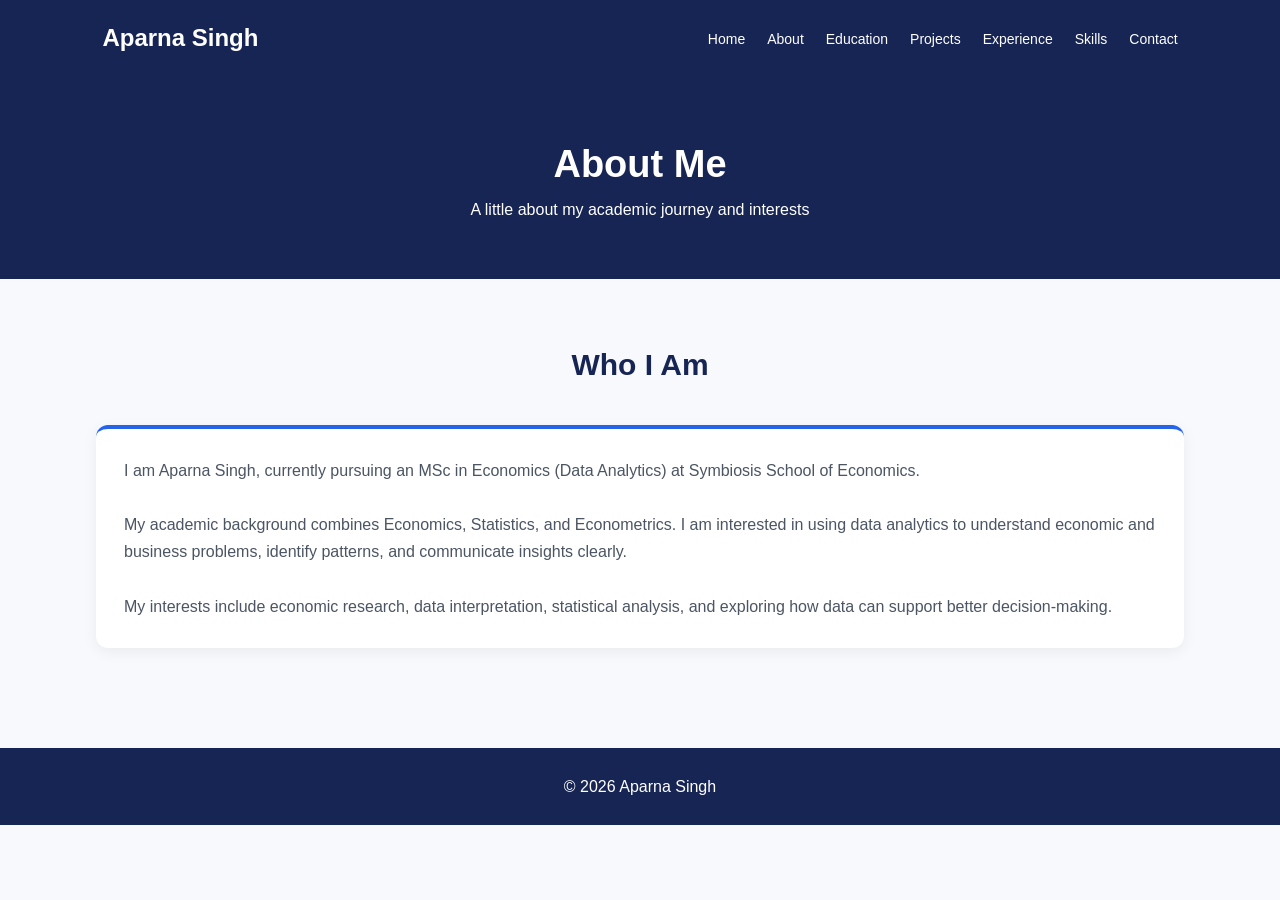
==== about.html @ 4214925f "Create about.html for personal introduction This HTML file provides an overview of Aparna Singh, det" ====
<!DOCTYPE html>
<html lang="en">

<head>
    <meta charset="UTF-8">
    <meta name="viewport" content="width=device-width, initial-scale=1.0">
    <title>About | Aparna Singh</title>
    <link rel="stylesheet" href="style.css">
</head>

<body>

    <nav>
        <div class="logo">Aparna Singh</div>

        <ul>
            <li><a href="index.html">Home</a></li>
            <li><a href="about.html">About</a></li>
            <li><a href="education.html">Education</a></li>
            <li><a href="projects.html">Projects</a></li>
            <li><a href="experience.html">Experience</a></li>
            <li><a href="skills.html">Skills</a></li>
            <li><a href="contact.html">Contact</a></li>
        </ul>
    </nav>

    <div class="page-header">
        <h1>About Me</h1>
        <p>A little about my academic journey and interests</p>
    </div>

    <section>
        <div class="container">

            <h2 class="section-title">Who I Am</h2>

            <div class="card">
                <p>
                    I am Aparna Singh, currently pursuing an
                    MSc in Economics (Data Analytics) at
                    Symbiosis School of Economics.
                </p>

                <br>

                <p>
                    My academic background combines Economics,
                    Statistics, and Econometrics. I am interested
                    in using data analytics to understand economic
                    and business problems, identify patterns, and
                    communicate insights clearly.
                </p>

                <br>

                <p>
                    My interests include economic research,
                    data interpretation, statistical analysis,
                    and exploring how data can support
                    better decision-making.
                </p>
            </div>

        </div>
    </section>

    <footer>
        <p>© 2026 Aparna Singh</p>
    </footer>

</body>

</html>
---- style.css ----
/* ---------- GENERAL STYLING ---------- */

* {
    margin: 0;
    padding: 0;
    box-sizing: border-box;
}

body {
    font-family: Arial, sans-serif;
    background-color: #f7f9fc;
    color: #263238;
    line-height: 1.7;
}

a {
    text-decoration: none;
    color: inherit;
}

/* ---------- NAVIGATION ---------- */

nav {
    background-color: #172554;
    color: white;
    padding: 18px 8%;
    display: flex;
    justify-content: space-between;
    align-items: center;
    flex-wrap: wrap;
}

.logo {
    font-size: 24px;
    font-weight: bold;
}

nav ul {
    list-style: none;
    display: flex;
    gap: 22px;
    flex-wrap: wrap;
}

nav ul li a {
    color: white;
    font-size: 14px;
}

nav ul li a:hover {
    color: #93c5fd;
}

/* ---------- MAIN CONTAINER ---------- */

.container {
    width: 85%;
    max-width: 1100px;
    margin: auto;
}

/* ---------- HERO SECTION ---------- */

.hero {
    min-height: 75vh;
    display: flex;
    align-items: center;
    justify-content: center;
    text-align: center;
    background: linear-gradient(135deg, #dbeafe, #f8fafc);
    padding: 60px 20px;
}

.hero h1 {
    font-size: 52px;
    color: #172554;
    margin-bottom: 15px;
}

.hero h2 {
    font-size: 24px;
    color: #2563eb;
    margin-bottom: 20px;
}

.hero p {
    max-width: 700px;
    margin: auto;
    font-size: 18px;
}

/* ---------- BUTTONS ---------- */

.btn {
    display: inline-block;
    margin: 25px 8px 0;
    padding: 12px 24px;
    background-color: #2563eb;
    color: white;
    border-radius: 6px;
    font-weight: bold;
}

.btn:hover {
    background-color: #1d4ed8;
}

/* ---------- PAGE HEADER ---------- */

.page-header {
    background-color: #172554;
    color: white;
    padding: 55px 8%;
    text-align: center;
}

.page-header h1 {
    font-size: 38px;
}

/* ---------- SECTIONS ---------- */

section {
    padding: 60px 0;
}

.section-title {
    text-align: center;
    color: #172554;
    margin-bottom: 35px;
    font-size: 30px;
}

/* ---------- CARDS ---------- */

.card-grid {
    display: grid;
    grid-template-columns: repeat(auto-fit, minmax(260px, 1fr));
    gap: 25px;
}

.card {
    background: white;
    padding: 28px;
    border-radius: 12px;
    box-shadow: 0 4px 15px rgba(0, 0, 0, 0.06);
    border-top: 4px solid #2563eb;
}

.card h3 {
    color: #172554;
    margin-bottom: 12px;
}

.card p {
    color: #4b5563;
}

/* ---------- SKILLS ---------- */

.skill {
    display: inline-block;
    background-color: #dbeafe;
    color: #1e3a8a;
    padding: 10px 18px;
    margin: 7px;
    border-radius: 20px;
    font-weight: bold;
}

/* ---------- FOOTER ---------- */

footer {
    background-color: #172554;
    color: white;
    text-align: center;
    padding: 25px;
    margin-top: 40px;
}

/* ---------- MOBILE DESIGN ---------- */

@media (max-width: 600px) {
    nav {
        justify-content: center;
        gap: 15px;
    }

    .hero h1 {
        font-size: 36px;
    }

    .hero h2 {
        font-size: 20px;
    }

    nav ul {
        justify-content: center;
        gap: 12px;
    }
}
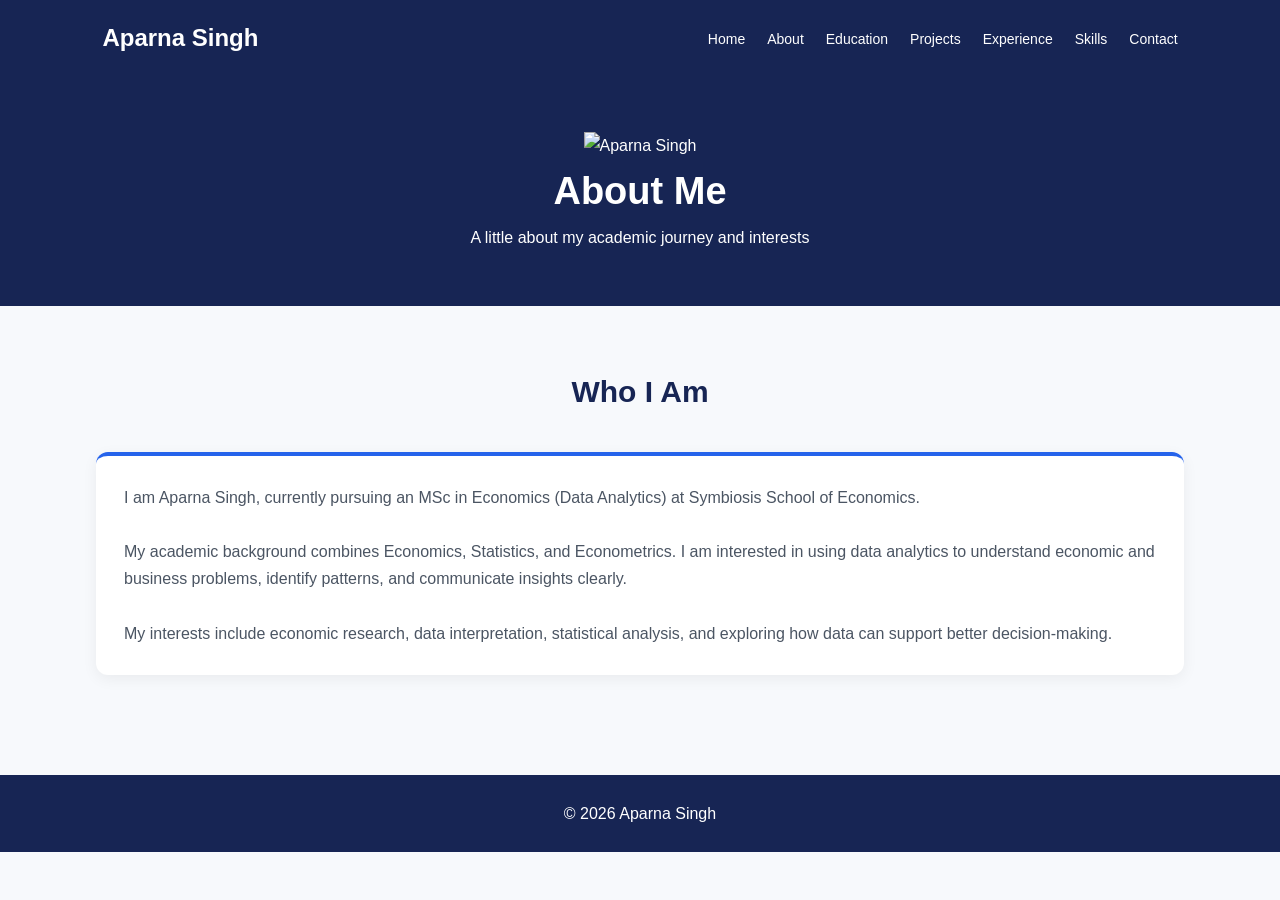
==== commit b75c6356: "Add profile picture to About page Added a profile picture to the About Me section." ====
--- a/about.html
+++ b/about.html
@@ -25,6 +25,9 @@
     </nav>
 
     <div class="page-header">
+        <img src="assets/aparna.jpg"
+     alt="Aparna Singh"
+     class="profile-pic">
         <h1>About Me</h1>
         <p>A little about my academic journey and interests</p>
     </div>
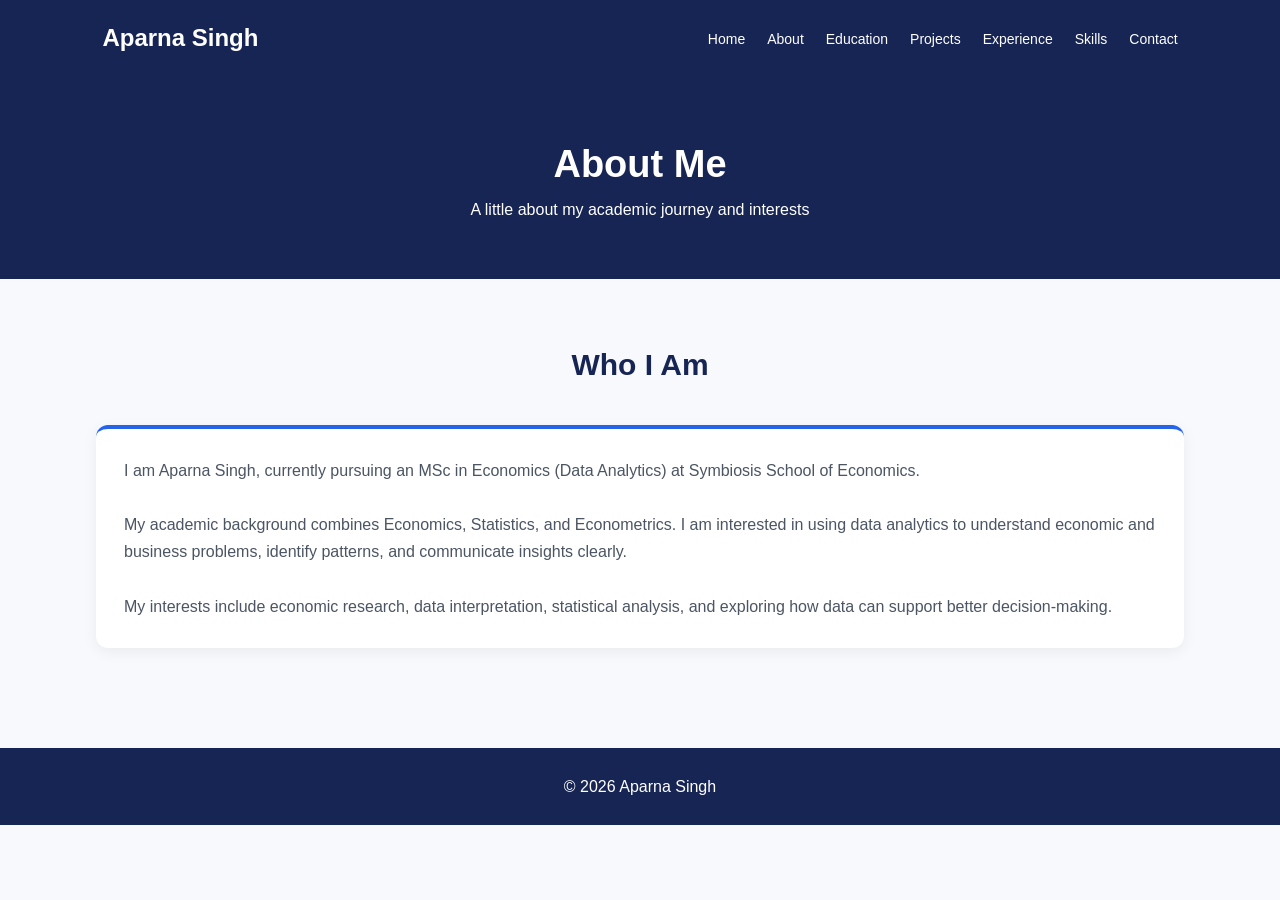
==== commit d8fd306f: "Refactor about.html structure and content Removed unnecessary HTML elements and adjusted the structu" ====
--- a/about.html
+++ b/about.html
@@ -25,9 +25,6 @@
     </nav>
 
     <div class="page-header">
-        <img src="assets/aparna.jpg"
-     alt="Aparna Singh"
-     class="profile-pic">
         <h1>About Me</h1>
         <p>A little about my academic journey and interests</p>
     </div>
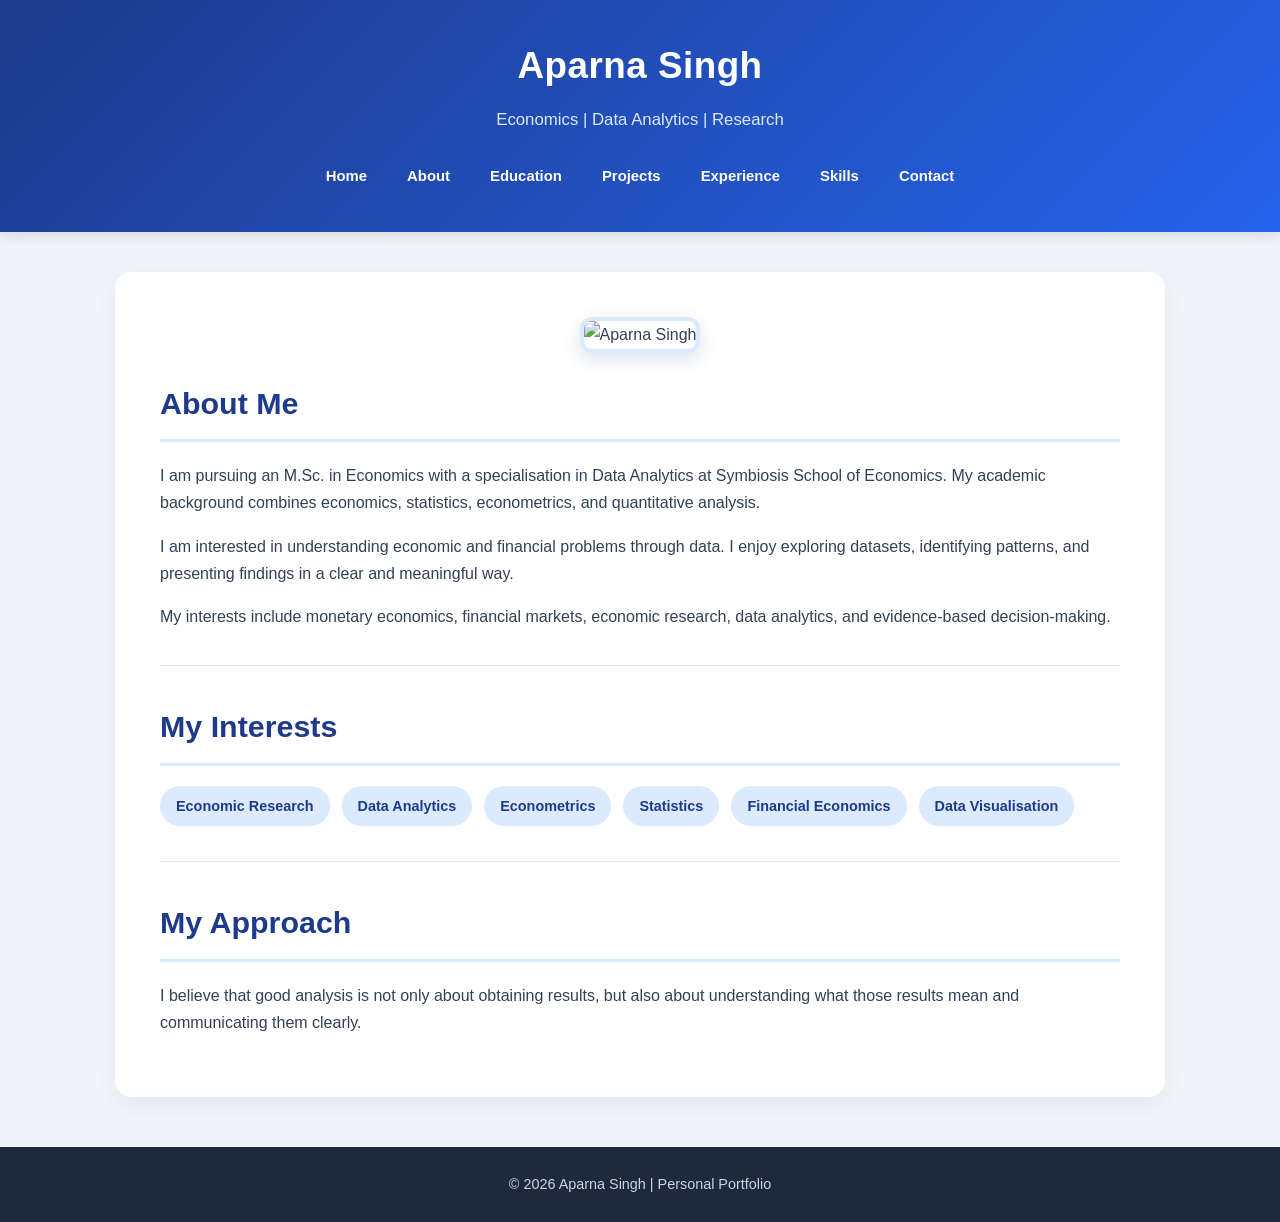
==== commit c9b86661: "Revamp About page layout and content Updated the structure and content of the About page to include " ====
--- a/about.html
+++ b/about.html
@@ -4,68 +4,106 @@
 <head>
     <meta charset="UTF-8">
     <meta name="viewport" content="width=device-width, initial-scale=1.0">
+
     <title>About | Aparna Singh</title>
+
     <link rel="stylesheet" href="style.css">
 </head>
 
 <body>
 
-    <nav>
-        <div class="logo">Aparna Singh</div>
+    <header>
 
-        <ul>
-            <li><a href="index.html">Home</a></li>
-            <li><a href="about.html">About</a></li>
-            <li><a href="education.html">Education</a></li>
-            <li><a href="projects.html">Projects</a></li>
-            <li><a href="experience.html">Experience</a></li>
-            <li><a href="skills.html">Skills</a></li>
-            <li><a href="contact.html">Contact</a></li>
-        </ul>
-    </nav>
+        <h1>Aparna Singh</h1>
 
-    <div class="page-header">
-        <h1>About Me</h1>
-        <p>A little about my academic journey and interests</p>
-    </div>
+        <p>Economics | Data Analytics | Research</p>
 
-    <section>
-        <div class="container">
+        <nav>
+            <ul>
+                <li><a href="index.html">Home</a></li>
+                <li><a href="about.html">About</a></li>
+                <li><a href="education.html">Education</a></li>
+                <li><a href="projects.html">Projects</a></li>
+                <li><a href="experience.html">Experience</a></li>
+                <li><a href="skills.html">Skills</a></li>
+                <li><a href="contact.html">Contact</a></li>
+            </ul>
+        </nav>
 
-            <h2 class="section-title">Who I Am</h2>
+    </header>
 
-            <div class="card">
-                <p>
-                    I am Aparna Singh, currently pursuing an
-                    MSc in Economics (Data Analytics) at
-                    Symbiosis School of Economics.
-                </p>
 
-                <br>
+    <main class="container">
 
-                <p>
-                    My academic background combines Economics,
-                    Statistics, and Econometrics. I am interested
-                    in using data analytics to understand economic
-                    and business problems, identify patterns, and
-                    communicate insights clearly.
-                </p>
+        <div class="profile-container">
 
-                <br>
-
-                <p>
-                    My interests include economic research,
-                    data interpretation, statistical analysis,
-                    and exploring how data can support
-                    better decision-making.
-                </p>
-            </div>
+            <img
+                src="assets/aparna.jpg"
+                alt="Aparna Singh"
+                class="passport-photo"
+            >
 
         </div>
-    </section>
+
+
+        <h2>About Me</h2>
+
+        <p>
+            I am pursuing an M.Sc. in Economics with a specialisation
+            in Data Analytics at Symbiosis School of Economics.
+            My academic background combines economics, statistics,
+            econometrics, and quantitative analysis.
+        </p>
+
+        <p>
+            I am interested in understanding economic and financial
+            problems through data. I enjoy exploring datasets,
+            identifying patterns, and presenting findings in a
+            clear and meaningful way.
+        </p>
+
+        <p>
+            My interests include monetary economics, financial
+            markets, economic research, data analytics, and
+            evidence-based decision-making.
+        </p>
+
+
+        <hr>
+
+
+        <h2>My Interests</h2>
+
+        <div class="skills-container">
+
+            <span class="skill">Economic Research</span>
+            <span class="skill">Data Analytics</span>
+            <span class="skill">Econometrics</span>
+            <span class="skill">Statistics</span>
+            <span class="skill">Financial Economics</span>
+            <span class="skill">Data Visualisation</span>
+
+        </div>
+
+
+        <hr>
+
+
+        <h2>My Approach</h2>
+
+        <p>
+            I believe that good analysis is not only about obtaining
+            results, but also about understanding what those results
+            mean and communicating them clearly.
+        </p>
+
+    </main>
+
 
     <footer>
-        <p>© 2026 Aparna Singh</p>
+
+        <p>&copy; 2026 Aparna Singh | Personal Portfolio</p>
+
     </footer>
 
 </body>
--- a/style.css
+++ b/style.css
@@ -1,201 +1,503 @@
-/* ---------- GENERAL STYLING ---------- */
+/* =====================================================
+   APARNA SINGH | PERSONAL PORTFOLIO
+   Academic + Data Analytics Theme
+   ===================================================== */
+
+
+/* ---------- COLOUR VARIABLES ---------- */
+
+:root {
+    --primary: #1e3a8a;
+    --secondary: #2563eb;
+    --light-blue: #dbeafe;
+    --background: #f1f5f9;
+    --card: #ffffff;
+    --text: #334155;
+    --heading: #1e293b;
+    --muted: #64748b;
+    --border: #e2e8f0;
+}
+
+
+/* ---------- RESET ---------- */
 
 * {
+    box-sizing: border-box;
+}
+
+html {
+    scroll-behavior: smooth;
+}
+
+body {
     margin: 0;
     padding: 0;
-    box-sizing: border-box;
-}
-
-body {
-    font-family: Arial, sans-serif;
-    background-color: #f7f9fc;
-    color: #263238;
+    font-family: "Segoe UI", Tahoma, Geneva, Verdana, sans-serif;
+    background: var(--background);
+    color: var(--text);
     line-height: 1.7;
 }
 
-a {
-    text-decoration: none;
-    color: inherit;
-}
+
+/* ---------- HEADER ---------- */
+
+header {
+    background: linear-gradient(135deg, #1e3a8a, #2563eb);
+    color: white;
+    text-align: center;
+    padding: 35px 20px;
+    box-shadow: 0 4px 15px rgba(0, 0, 0, 0.12);
+}
+
+header h1 {
+    margin: 0;
+    color: white;
+    font-size: 2.3rem;
+    letter-spacing: 0.5px;
+}
+
+header p {
+    margin: 8px 0 22px;
+    color: #dbeafe;
+    font-size: 1.05rem;
+}
+
 
 /* ---------- NAVIGATION ---------- */
 
 nav {
-    background-color: #172554;
-    color: white;
-    padding: 18px 8%;
+    margin-top: 15px;
+}
+
+nav ul {
+    list-style: none;
+    padding: 0;
+    margin: 0;
+
     display: flex;
-    justify-content: space-between;
+    justify-content: center;
     align-items: center;
     flex-wrap: wrap;
-}
-
-.logo {
-    font-size: 24px;
-    font-weight: bold;
-}
-
-nav ul {
+    gap: 10px;
+}
+
+nav li {
     list-style: none;
-    display: flex;
-    gap: 22px;
-    flex-wrap: wrap;
-}
-
-nav ul li a {
+    margin: 0;
+    padding: 0;
+}
+
+nav a {
+    display: inline-block;
     color: white;
-    font-size: 14px;
-}
-
-nav ul li a:hover {
-    color: #93c5fd;
-}
+    text-decoration: none;
+
+    padding: 8px 15px;
+    border-radius: 20px;
+
+    font-size: 0.93rem;
+    font-weight: 600;
+
+    transition: all 0.3s ease;
+}
+
+nav a:hover {
+    background: rgba(255, 255, 255, 0.2);
+    color: white;
+    transform: translateY(-2px);
+}
+
 
 /* ---------- MAIN CONTAINER ---------- */
 
 .container {
-    width: 85%;
-    max-width: 1100px;
-    margin: auto;
-}
+    max-width: 1050px;
+    margin: 40px auto;
+    padding: 45px;
+
+    background: var(--card);
+    border-radius: 16px;
+
+    box-shadow: 0 8px 25px rgba(15, 23, 42, 0.06);
+}
+
 
 /* ---------- HERO SECTION ---------- */
 
 .hero {
-    min-height: 75vh;
     display: flex;
     align-items: center;
-    justify-content: center;
+    justify-content: space-between;
+    gap: 40px;
+    padding: 15px 0 25px;
+}
+
+.hero-text {
+    flex: 1;
+}
+
+.hero-text h2 {
+    font-size: 2.3rem;
+    color: var(--primary);
+    border: none;
+    margin-bottom: 10px;
+}
+
+.hero-text h3 {
+    color: var(--secondary);
+    font-weight: 600;
+    margin-top: 0;
+}
+
+.hero-text p {
+    color: var(--text);
+    max-width: 650px;
+}
+
+
+/* ---------- PROFILE PICTURE ---------- */
+
+.profile-container {
     text-align: center;
-    background: linear-gradient(135deg, #dbeafe, #f8fafc);
-    padding: 60px 20px;
-}
-
-.hero h1 {
-    font-size: 52px;
-    color: #172554;
-    margin-bottom: 15px;
-}
-
-.hero h2 {
-    font-size: 24px;
-    color: #2563eb;
+    margin-bottom: 25px;
+}
+
+.profile-photo {
+    width: 210px;
+    height: 250px;
+
+    object-fit: cover;
+    object-position: center;
+
+    border-radius: 16px;
+    border: 5px solid var(--light-blue);
+
+    box-shadow: 0 8px 20px rgba(30, 58, 138, 0.18);
+}
+
+.passport-photo {
+    width: 170px;
+    height: 210px;
+
+    object-fit: cover;
+    object-position: center;
+
+    border-radius: 12px;
+    border: 4px solid var(--light-blue);
+
+    box-shadow: 0 6px 18px rgba(30, 58, 138, 0.15);
+}
+
+
+/* ---------- HEADINGS ---------- */
+
+h2 {
+    color: var(--primary);
+    font-size: 1.9rem;
+
+    border-bottom: 3px solid var(--light-blue);
+    padding-bottom: 10px;
+
+    margin-top: 0;
     margin-bottom: 20px;
 }
 
-.hero p {
-    max-width: 700px;
-    margin: auto;
-    font-size: 18px;
-}
+h3 {
+    color: var(--primary);
+    font-size: 1.3rem;
+    margin-top: 0;
+    margin-bottom: 10px;
+}
+
+p {
+    margin-bottom: 1rem;
+}
+
+
+/* ---------- SECTION INTRO ---------- */
+
+.section-intro {
+    color: var(--muted);
+    font-size: 1.05rem;
+    margin-bottom: 30px;
+}
+
+
+/* ---------- CARDS ---------- */
+
+.card {
+    background: #f8fafc;
+    border: 1px solid var(--border);
+
+    padding: 25px 30px;
+    margin-bottom: 25px;
+
+    border-radius: 12px;
+
+    box-shadow: 0 3px 10px rgba(15, 23, 42, 0.04);
+
+    transition: transform 0.3s ease, box-shadow 0.3s ease;
+}
+
+.card:hover {
+    transform: translateY(-4px);
+    box-shadow: 0 8px 20px rgba(15, 23, 42, 0.08);
+}
+
+
+/* ---------- EDUCATION CARDS ---------- */
+
+.education-card {
+    background: #f8fafc;
+
+    border-left: 5px solid var(--secondary);
+
+    padding: 25px 30px;
+    margin-bottom: 25px;
+
+    border-radius: 10px;
+
+    box-shadow: 0 3px 10px rgba(15, 23, 42, 0.04);
+
+    transition: transform 0.3s ease, box-shadow 0.3s ease;
+}
+
+.education-card:hover {
+    transform: translateY(-3px);
+    box-shadow: 0 8px 20px rgba(15, 23, 42, 0.08);
+}
+
+.education-card h3 {
+    margin-top: 0;
+}
+
+.education-card p {
+    margin: 6px 0;
+}
+
+.education-year {
+    color: var(--secondary);
+    font-weight: 600;
+}
+
+
+/* ---------- PROJECT CARDS ---------- */
+
+.project-grid {
+    display: grid;
+    grid-template-columns: repeat(2, 1fr);
+    gap: 25px;
+}
+
+.project-card {
+    background: #f8fafc;
+    border: 1px solid var(--border);
+
+    padding: 25px;
+    border-radius: 12px;
+
+    transition: transform 0.3s ease, box-shadow 0.3s ease;
+}
+
+.project-card:hover {
+    transform: translateY(-4px);
+    box-shadow: 0 8px 20px rgba(15, 23, 42, 0.08);
+}
+
+.project-card h3 {
+    margin-top: 0;
+}
+
+.project-card p {
+    color: var(--text);
+}
+
+
+/* ---------- SKILLS ---------- */
+
+.skills-container {
+    display: flex;
+    flex-wrap: wrap;
+    gap: 12px;
+}
+
+.skill {
+    background: var(--light-blue);
+    color: var(--primary);
+
+    padding: 8px 16px;
+    border-radius: 20px;
+
+    font-weight: 600;
+    font-size: 0.9rem;
+}
+
+
+/* ---------- EXPERIENCE ---------- */
+
+.experience-card {
+    background: #f8fafc;
+    border-left: 5px solid var(--secondary);
+
+    padding: 25px 30px;
+    margin-bottom: 25px;
+
+    border-radius: 10px;
+}
+
+.experience-card h3 {
+    margin-top: 0;
+}
+
+.experience-card p {
+    margin: 6px 0;
+}
+
 
 /* ---------- BUTTONS ---------- */
 
 .btn {
     display: inline-block;
-    margin: 25px 8px 0;
-    padding: 12px 24px;
-    background-color: #2563eb;
+
+    background: var(--secondary);
     color: white;
-    border-radius: 6px;
-    font-weight: bold;
+
+    padding: 11px 22px;
+    border-radius: 8px;
+
+    text-decoration: none;
+    font-weight: 600;
+
+    margin-top: 15px;
+    margin-right: 10px;
+
+    transition: all 0.3s ease;
 }
 
 .btn:hover {
-    background-color: #1d4ed8;
-}
-
-/* ---------- PAGE HEADER ---------- */
-
-.page-header {
-    background-color: #172554;
+    background: var(--primary);
     color: white;
-    padding: 55px 8%;
-    text-align: center;
-}
-
-.page-header h1 {
-    font-size: 38px;
-}
-
-/* ---------- SECTIONS ---------- */
-
-section {
-    padding: 60px 0;
-}
-
-.section-title {
-    text-align: center;
-    color: #172554;
-    margin-bottom: 35px;
-    font-size: 30px;
-}
-
-/* ---------- CARDS ---------- */
-
-.card-grid {
-    display: grid;
-    grid-template-columns: repeat(auto-fit, minmax(260px, 1fr));
-    gap: 25px;
-}
-
-.card {
-    background: white;
-    padding: 28px;
-    border-radius: 12px;
-    box-shadow: 0 4px 15px rgba(0, 0, 0, 0.06);
-    border-top: 4px solid #2563eb;
-}
-
-.card h3 {
-    color: #172554;
+    transform: translateY(-2px);
+}
+
+
+/* ---------- LISTS ---------- */
+
+ul {
+    padding-left: 22px;
+}
+
+li {
+    margin-bottom: 8px;
+}
+
+
+/* ---------- CONTACT ---------- */
+
+.contact-item {
+    background: #f8fafc;
+    padding: 15px 20px;
+
+    border-radius: 8px;
     margin-bottom: 12px;
-}
-
-.card p {
-    color: #4b5563;
-}
-
-/* ---------- SKILLS ---------- */
-
-.skill {
-    display: inline-block;
-    background-color: #dbeafe;
-    color: #1e3a8a;
-    padding: 10px 18px;
-    margin: 7px;
-    border-radius: 20px;
-    font-weight: bold;
-}
+
+    border-left: 4px solid var(--secondary);
+}
+
+.contact-item strong {
+    color: var(--primary);
+}
+
+
+/* ---------- HORIZONTAL LINE ---------- */
+
+hr {
+    border: 0;
+    border-top: 1px solid var(--border);
+    margin: 35px 0;
+}
+
 
 /* ---------- FOOTER ---------- */
 
 footer {
-    background-color: #172554;
-    color: white;
+    background: #1e293b;
+    color: #cbd5e1;
+
     text-align: center;
     padding: 25px;
-    margin-top: 40px;
-}
+
+    margin-top: 50px;
+    font-size: 0.9rem;
+}
+
+footer p {
+    margin: 0;
+}
+
+
+/* ---------- GENERAL LINKS ---------- */
+
+a {
+    color: var(--secondary);
+}
+
+a:hover {
+    color: var(--primary);
+}
+
 
 /* ---------- MOBILE DESIGN ---------- */
 
-@media (max-width: 600px) {
-    nav {
-        justify-content: center;
-        gap: 15px;
-    }
-
-    .hero h1 {
-        font-size: 36px;
-    }
-
-    .hero h2 {
-        font-size: 20px;
+@media (max-width: 750px) {
+
+    header {
+        padding: 25px 15px;
+    }
+
+    header h1 {
+        font-size: 1.8rem;
     }
 
     nav ul {
-        justify-content: center;
-        gap: 12px;
-    }
-}
+        gap: 5px;
+    }
+
+    nav a {
+        padding: 7px 10px;
+        font-size: 0.85rem;
+    }
+
+    .container {
+        margin: 20px 12px;
+        padding: 25px 20px;
+    }
+
+    .hero {
+        flex-direction: column-reverse;
+        text-align: center;
+    }
+
+    .hero-text h2 {
+        font-size: 1.8rem;
+    }
+
+    .project-grid {
+        grid-template-columns: 1fr;
+    }
+
+    .education-card,
+    .experience-card,
+    .card {
+        padding: 20px;
+    }
+
+    h2 {
+        font-size: 1.5rem;
+    }
+
+    .btn {
+        margin-bottom: 10px;
+    }
+
+}
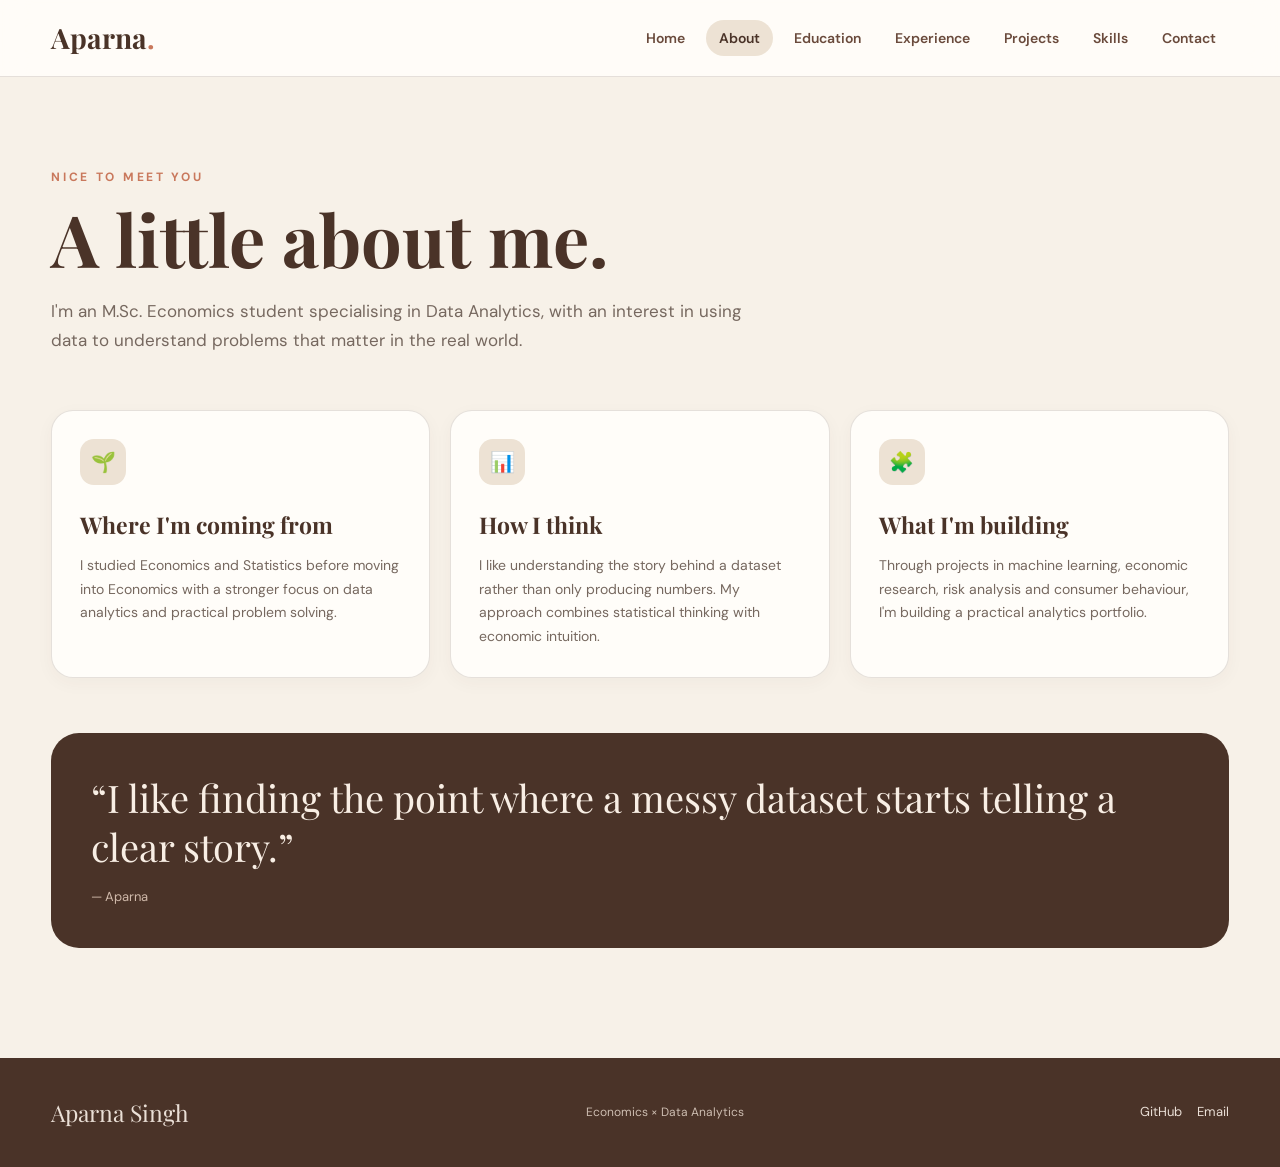
==== commit 2be5040f: "Update about.html" ====
--- a/about.html
+++ b/about.html
@@ -1,111 +1,125 @@
 <!DOCTYPE html>
 <html lang="en">
-
 <head>
     <meta charset="UTF-8">
     <meta name="viewport" content="width=device-width, initial-scale=1.0">
-
     <title>About | Aparna Singh</title>
-
     <link rel="stylesheet" href="style.css">
 </head>
 
 <body>
 
-    <header>
+<nav class="navbar">
+    <div class="nav-container">
+        <a href="index.html" class="logo">Aparna<span>.</span></a>
 
-        <h1>Aparna Singh</h1>
-
-        <p>Economics | Data Analytics | Research</p>
-
-        <nav>
-            <ul>
-                <li><a href="index.html">Home</a></li>
-                <li><a href="about.html">About</a></li>
-                <li><a href="education.html">Education</a></li>
-                <li><a href="projects.html">Projects</a></li>
-                <li><a href="experience.html">Experience</a></li>
-                <li><a href="skills.html">Skills</a></li>
-                <li><a href="contact.html">Contact</a></li>
-            </ul>
-        </nav>
-
-    </header>
+        <ul class="nav-links">
+            <li><a href="index.html">Home</a></li>
+            <li><a href="about.html" class="active">About</a></li>
+            <li><a href="education.html">Education</a></li>
+            <li><a href="experience.html">Experience</a></li>
+            <li><a href="projects.html">Projects</a></li>
+            <li><a href="skills.html">Skills</a></li>
+            <li><a href="contact.html">Contact</a></li>
+        </ul>
+    </div>
+</nav>
 
 
-    <main class="container">
+<main class="page">
 
-        <div class="profile-container">
+    <div class="container">
 
-            <img
-                src="assets/aparna.jpg"
-                alt="Aparna Singh"
-                class="passport-photo"
-            >
+        <div class="page-heading">
+
+            <div class="eyebrow">Nice to meet you</div>
+
+            <h1>A little about me.</h1>
+
+            <p>
+                I'm an M.Sc. Economics student specialising in Data Analytics,
+                with an interest in using data to understand problems that
+                matter in the real world.
+            </p>
 
         </div>
 
 
-        <h2>About Me</h2>
+        <div class="card-grid">
 
-        <p>
-            I am pursuing an M.Sc. in Economics with a specialisation
-            in Data Analytics at Symbiosis School of Economics.
-            My academic background combines economics, statistics,
-            econometrics, and quantitative analysis.
-        </p>
+            <div class="card">
+                <div class="card-icon">🌱</div>
 
-        <p>
-            I am interested in understanding economic and financial
-            problems through data. I enjoy exploring datasets,
-            identifying patterns, and presenting findings in a
-            clear and meaningful way.
-        </p>
+                <h3>Where I'm coming from</h3>
 
-        <p>
-            My interests include monetary economics, financial
-            markets, economic research, data analytics, and
-            evidence-based decision-making.
-        </p>
+                <p>
+                    I studied Economics and Statistics before moving into
+                    Economics with a stronger focus on data analytics and
+                    practical problem solving.
+                </p>
+            </div>
 
 
-        <hr>
+            <div class="card">
+                <div class="card-icon">📊</div>
+
+                <h3>How I think</h3>
+
+                <p>
+                    I like understanding the story behind a dataset rather
+                    than only producing numbers. My approach combines
+                    statistical thinking with economic intuition.
+                </p>
+            </div>
 
 
-        <h2>My Interests</h2>
+            <div class="card">
+                <div class="card-icon">🧩</div>
 
-        <div class="skills-container">
+                <h3>What I'm building</h3>
 
-            <span class="skill">Economic Research</span>
-            <span class="skill">Data Analytics</span>
-            <span class="skill">Econometrics</span>
-            <span class="skill">Statistics</span>
-            <span class="skill">Financial Economics</span>
-            <span class="skill">Data Visualisation</span>
+                <p>
+                    Through projects in machine learning, economic research,
+                    risk analysis and consumer behaviour, I'm building a
+                    practical analytics portfolio.
+                </p>
+            </div>
 
         </div>
 
 
-        <hr>
+        <div class="quote-box">
+
+            <p>
+                “I like finding the point where a messy dataset starts
+                telling a clear story.”
+            </p>
+
+            <span>— Aparna</span>
+
+        </div>
+
+    </div>
+
+</main>
 
 
-        <h2>My Approach</h2>
+<footer class="footer">
 
-        <p>
-            I believe that good analysis is not only about obtaining
-            results, but also about understanding what those results
-            mean and communicating them clearly.
-        </p>
+    <div class="footer-container">
 
-    </main>
+        <div class="footer-logo">Aparna Singh</div>
 
+        <p>Economics × Data Analytics</p>
 
-    <footer>
+        <div class="footer-links">
+            <a href="https://github.com/Aparnasingh1234" target="_blank">GitHub</a>
+            <a href="mailto:singh2003aparna@gmail.com">Email</a>
+        </div>
 
-        <p>&copy; 2026 Aparna Singh | Personal Portfolio</p>
+    </div>
 
-    </footer>
+</footer>
 
 </body>
-
 </html>
--- a/style.css
+++ b/style.css
@@ -1,27 +1,36 @@
-/* =====================================================
-   APARNA SINGH | PERSONAL PORTFOLIO
-   Academic + Data Analytics Theme
-   ===================================================== */
-
-
-/* ---------- COLOUR VARIABLES ---------- */
+@import url('https://fonts.googleapis.com/css2?family=DM+Sans:wght@400;500;600;700&family=Playfair+Display:wght@500;600;700&display=swap');
 
 :root {
-    --primary: #1e3a8a;
-    --secondary: #2563eb;
-    --light-blue: #dbeafe;
-    --background: #f1f5f9;
-    --card: #ffffff;
-    --text: #334155;
-    --heading: #1e293b;
-    --muted: #64748b;
-    --border: #e2e8f0;
-}
-
-
-/* ---------- RESET ---------- */
+    --espresso: #4a3328;
+    --brown: #6a4a3c;
+    --brown-light: #8b6a58;
+
+    --cream: #f7f1e8;
+    --cream-dark: #ede2d4;
+    --paper: #fffdf9;
+
+    --terracotta: #c9785c;
+    --terracotta-soft: #f2ded5;
+
+    --sage: #899675;
+    --sage-soft: #e4e9dd;
+
+    --mustard: #bd9850;
+    --mustard-soft: #f1e8cf;
+
+    --mauve: #957b8e;
+    --mauve-soft: #ece3e9;
+
+    --ink: #2c231f;
+    --muted: #76685f;
+
+    --border: rgba(74, 51, 40, 0.14);
+    --shadow: 0 15px 40px rgba(72, 49, 37, 0.10);
+}
 
 * {
+    margin: 0;
+    padding: 0;
     box-sizing: border-box;
 }
 
@@ -30,474 +39,940 @@
 }
 
 body {
-    margin: 0;
-    padding: 0;
-    font-family: "Segoe UI", Tahoma, Geneva, Verdana, sans-serif;
-    background: var(--background);
-    color: var(--text);
+    background: var(--cream);
+    color: var(--ink);
+    font-family: "DM Sans", Arial, sans-serif;
     line-height: 1.7;
-}
-
-
-/* ---------- HEADER ---------- */
-
-header {
-    background: linear-gradient(135deg, #1e3a8a, #2563eb);
+    overflow-x: hidden;
+}
+
+/* ---------------- NAVIGATION ---------------- */
+
+.navbar {
+    position: sticky;
+    top: 0;
+    z-index: 1000;
+    background: rgba(255, 253, 249, 0.92);
+    backdrop-filter: blur(14px);
+    border-bottom: 1px solid var(--border);
+}
+
+.nav-container {
+    width: min(1180px, 92%);
+    margin: auto;
+    min-height: 76px;
+
+    display: flex;
+    justify-content: space-between;
+    align-items: center;
+    gap: 30px;
+}
+
+.logo {
+    text-decoration: none;
+    font-family: "Playfair Display", Georgia, serif;
+    font-size: 28px;
+    font-weight: 700;
+    color: var(--espresso);
+}
+
+.logo span {
+    color: var(--terracotta);
+}
+
+.nav-links {
+    list-style: none;
+    display: flex;
+    gap: 8px;
+    flex-wrap: wrap;
+    justify-content: flex-end;
+}
+
+.nav-links a {
+    text-decoration: none;
+    color: var(--brown);
+    font-size: 14px;
+    font-weight: 600;
+    padding: 9px 13px;
+    border-radius: 999px;
+    transition: all 0.25s ease;
+}
+
+.nav-links a:hover,
+.nav-links a.active {
+    background: var(--cream-dark);
+    color: var(--espresso);
+}
+
+/* ---------------- GLOBAL LAYOUT ---------------- */
+
+.container {
+    width: min(1180px, 92%);
+    margin: auto;
+}
+
+.page {
+    padding: 90px 0 110px;
+}
+
+.page-heading {
+    max-width: 780px;
+    margin-bottom: 55px;
+}
+
+.eyebrow {
+    text-transform: uppercase;
+    letter-spacing: 2.7px;
+    font-size: 12px;
+    color: var(--terracotta);
+    font-weight: 700;
+    margin-bottom: 14px;
+}
+
+h1,
+h2,
+h3 {
+    font-family: "Playfair Display", Georgia, serif;
+    color: var(--espresso);
+}
+
+.page-heading h1 {
+    font-size: clamp(42px, 6vw, 72px);
+    line-height: 1.05;
+    margin-bottom: 20px;
+}
+
+.page-heading p {
+    color: var(--muted);
+    font-size: 17px;
+    max-width: 700px;
+}
+
+/* ---------------- HERO ---------------- */
+
+.hero {
+    position: relative;
+    min-height: calc(100vh - 76px);
+    display: flex;
+    align-items: center;
+    overflow: hidden;
+}
+
+.hero::before {
+    content: "";
+    position: absolute;
+    width: 520px;
+    height: 520px;
+    border-radius: 50%;
+    background: var(--cream-dark);
+    top: -170px;
+    right: -150px;
+    z-index: -1;
+}
+
+.hero::after {
+    content: "";
+    position: absolute;
+    width: 300px;
+    height: 300px;
+    border-radius: 50%;
+    border: 1px solid rgba(201, 120, 92, 0.25);
+    left: -160px;
+    bottom: -100px;
+    z-index: -1;
+}
+
+.hero-grid {
+    width: min(1180px, 92%);
+    margin: auto;
+
+    display: grid;
+    grid-template-columns: 1.25fr 0.75fr;
+    gap: 70px;
+    align-items: center;
+}
+
+.hero-copy {
+    padding: 45px 0;
+}
+
+.hero-copy .eyebrow {
+    color: var(--brown-light);
+}
+
+.hero-title {
+    font-size: clamp(55px, 8vw, 100px);
+    line-height: 0.98;
+    margin-bottom: 25px;
+    letter-spacing: -2px;
+}
+
+.hero-title em {
+    color: var(--terracotta);
+    font-style: normal;
+}
+
+.hero-text {
+    color: var(--muted);
+    font-size: 18px;
+    max-width: 650px;
+    margin-bottom: 32px;
+}
+
+.hero-buttons {
+    display: flex;
+    gap: 12px;
+    flex-wrap: wrap;
+}
+
+.btn {
+    display: inline-flex;
+    align-items: center;
+    justify-content: center;
+    text-decoration: none;
+    padding: 13px 21px;
+    border-radius: 999px;
+    font-size: 14px;
+    font-weight: 700;
+    transition: all 0.25s ease;
+    cursor: pointer;
+}
+
+.btn-primary {
+    background: var(--espresso);
     color: white;
+    box-shadow: 0 10px 22px rgba(74, 51, 40, 0.18);
+}
+
+.btn-primary:hover {
+    transform: translateY(-3px);
+    background: var(--brown);
+}
+
+.btn-secondary {
+    border: 1px solid var(--border);
+    color: var(--espresso);
+    background: rgba(255,255,255,0.5);
+}
+
+.btn-secondary:hover {
+    transform: translateY(-3px);
+    background: white;
+}
+
+/* ---------------- HERO PHOTO ---------------- */
+
+.hero-photo-wrap {
+    display: flex;
+    justify-content: center;
+    position: relative;
+}
+
+.hero-photo-card {
+    position: relative;
+    width: min(370px, 85vw);
+    padding: 18px;
+    background: var(--paper);
+    border: 1px solid var(--border);
+    box-shadow: var(--shadow);
+    transform: rotate(2deg);
+    transition: transform 0.4s ease;
+}
+
+.hero-photo-card:hover {
+    transform: rotate(0deg) translateY(-7px);
+}
+
+.hero-photo-card img {
+    display: block;
+    width: 100%;
+    aspect-ratio: 0.82;
+    object-fit: cover;
+}
+
+.photo-note {
+    padding: 16px 8px 6px;
     text-align: center;
-    padding: 35px 20px;
-    box-shadow: 0 4px 15px rgba(0, 0, 0, 0.12);
-}
-
-header h1 {
-    margin: 0;
-    color: white;
-    font-size: 2.3rem;
-    letter-spacing: 0.5px;
-}
-
-header p {
-    margin: 8px 0 22px;
-    color: #dbeafe;
-    font-size: 1.05rem;
-}
-
-
-/* ---------- NAVIGATION ---------- */
-
-nav {
-    margin-top: 15px;
-}
-
-nav ul {
-    list-style: none;
-    padding: 0;
-    margin: 0;
-
-    display: flex;
-    justify-content: center;
-    align-items: center;
-    flex-wrap: wrap;
-    gap: 10px;
-}
-
-nav li {
-    list-style: none;
-    margin: 0;
-    padding: 0;
-}
-
-nav a {
-    display: inline-block;
-    color: white;
+}
+
+.photo-note strong {
+    display: block;
+    font-family: "Playfair Display", Georgia, serif;
+    font-size: 20px;
+    color: var(--espresso);
+}
+
+.photo-note span {
+    color: var(--muted);
+    font-size: 13px;
+}
+
+.floating-tag {
+    position: absolute;
+    background: var(--paper);
+    border: 1px solid var(--border);
+    box-shadow: var(--shadow);
+    padding: 11px 16px;
+    border-radius: 999px;
+    font-size: 12px;
+    font-weight: 700;
+    color: var(--brown);
+}
+
+.tag-one {
+    left: -25px;
+    top: 18%;
+}
+
+.tag-two {
+    right: -20px;
+    bottom: 17%;
+}
+
+/* ---------------- SECTIONS ---------------- */
+
+.section {
+    padding: 100px 0;
+}
+
+.section-soft {
+    background: var(--paper);
+    border-top: 1px solid var(--border);
+    border-bottom: 1px solid var(--border);
+}
+
+.section-top {
+    display: flex;
+    justify-content: space-between;
+    align-items: end;
+    gap: 30px;
+    margin-bottom: 40px;
+}
+
+.section-top h2 {
+    font-size: clamp(34px, 4vw, 50px);
+    line-height: 1.1;
+}
+
+.section-top p {
+    max-width: 540px;
+    color: var(--muted);
+}
+
+.text-link {
+    color: var(--terracotta);
     text-decoration: none;
-
-    padding: 8px 15px;
+    font-weight: 700;
+    white-space: nowrap;
+}
+
+.text-link:hover {
+    color: var(--espresso);
+}
+
+/* ---------------- CARDS ---------------- */
+
+.card-grid {
+    display: grid;
+    grid-template-columns: repeat(3, 1fr);
+    gap: 20px;
+}
+
+.card {
+    background: var(--paper);
+    border: 1px solid var(--border);
+    border-radius: 22px;
+    padding: 28px;
+    box-shadow: 0 5px 18px rgba(74, 51, 40, 0.04);
+    transition: transform 0.28s ease, box-shadow 0.28s ease;
+}
+
+.card:hover {
+    transform: translateY(-7px);
+    box-shadow: var(--shadow);
+}
+
+.card-icon {
+    width: 46px;
+    height: 46px;
+    display: grid;
+    place-items: center;
+    border-radius: 14px;
+    background: var(--cream-dark);
+    margin-bottom: 20px;
+    font-size: 20px;
+}
+
+.card h3 {
+    font-size: 23px;
+    margin-bottom: 10px;
+}
+
+.card p {
+    color: var(--muted);
+    font-size: 14px;
+}
+
+/* ---------------- STAT CARDS ---------------- */
+
+.stats {
+    display: grid;
+    grid-template-columns: repeat(4, 1fr);
+    gap: 16px;
+}
+
+.stat {
+    padding: 24px;
+    background: var(--paper);
+    border: 1px solid var(--border);
     border-radius: 20px;
-
-    font-size: 0.93rem;
-    font-weight: 600;
-
-    transition: all 0.3s ease;
-}
-
-nav a:hover {
-    background: rgba(255, 255, 255, 0.2);
-    color: white;
-    transform: translateY(-2px);
-}
-
-
-/* ---------- MAIN CONTAINER ---------- */
-
-.container {
-    max-width: 1050px;
-    margin: 40px auto;
-    padding: 45px;
-
-    background: var(--card);
-    border-radius: 16px;
-
-    box-shadow: 0 8px 25px rgba(15, 23, 42, 0.06);
-}
-
-
-/* ---------- HERO SECTION ---------- */
-
-.hero {
-    display: flex;
-    align-items: center;
-    justify-content: space-between;
-    gap: 40px;
-    padding: 15px 0 25px;
-}
-
-.hero-text {
-    flex: 1;
-}
-
-.hero-text h2 {
-    font-size: 2.3rem;
-    color: var(--primary);
-    border: none;
-    margin-bottom: 10px;
-}
-
-.hero-text h3 {
-    color: var(--secondary);
-    font-weight: 600;
-    margin-top: 0;
-}
-
-.hero-text p {
-    color: var(--text);
-    max-width: 650px;
-}
-
-
-/* ---------- PROFILE PICTURE ---------- */
-
-.profile-container {
-    text-align: center;
-    margin-bottom: 25px;
-}
-
-.profile-photo {
-    width: 210px;
-    height: 250px;
-
-    object-fit: cover;
-    object-position: center;
-
-    border-radius: 16px;
-    border: 5px solid var(--light-blue);
-
-    box-shadow: 0 8px 20px rgba(30, 58, 138, 0.18);
-}
-
-.passport-photo {
-    width: 170px;
-    height: 210px;
-
-    object-fit: cover;
-    object-position: center;
-
-    border-radius: 12px;
-    border: 4px solid var(--light-blue);
-
-    box-shadow: 0 6px 18px rgba(30, 58, 138, 0.15);
-}
-
-
-/* ---------- HEADINGS ---------- */
-
-h2 {
-    color: var(--primary);
-    font-size: 1.9rem;
-
-    border-bottom: 3px solid var(--light-blue);
-    padding-bottom: 10px;
-
-    margin-top: 0;
-    margin-bottom: 20px;
-}
-
-h3 {
-    color: var(--primary);
-    font-size: 1.3rem;
-    margin-top: 0;
-    margin-bottom: 10px;
-}
-
-p {
-    margin-bottom: 1rem;
-}
-
-
-/* ---------- SECTION INTRO ---------- */
-
-.section-intro {
+}
+
+.stat-number {
+    font-family: "Playfair Display", Georgia, serif;
+    font-size: 38px;
+    color: var(--espresso);
+}
+
+.stat-label {
     color: var(--muted);
-    font-size: 1.05rem;
-    margin-bottom: 30px;
-}
-
-
-/* ---------- CARDS ---------- */
-
-.card {
-    background: #f8fafc;
-    border: 1px solid var(--border);
-
-    padding: 25px 30px;
-    margin-bottom: 25px;
-
-    border-radius: 12px;
-
-    box-shadow: 0 3px 10px rgba(15, 23, 42, 0.04);
-
-    transition: transform 0.3s ease, box-shadow 0.3s ease;
-}
-
-.card:hover {
-    transform: translateY(-4px);
-    box-shadow: 0 8px 20px rgba(15, 23, 42, 0.08);
-}
-
-
-/* ---------- EDUCATION CARDS ---------- */
-
-.education-card {
-    background: #f8fafc;
-
-    border-left: 5px solid var(--secondary);
-
-    padding: 25px 30px;
-    margin-bottom: 25px;
-
-    border-radius: 10px;
-
-    box-shadow: 0 3px 10px rgba(15, 23, 42, 0.04);
-
-    transition: transform 0.3s ease, box-shadow 0.3s ease;
-}
-
-.education-card:hover {
-    transform: translateY(-3px);
-    box-shadow: 0 8px 20px rgba(15, 23, 42, 0.08);
-}
-
-.education-card h3 {
-    margin-top: 0;
-}
-
-.education-card p {
-    margin: 6px 0;
-}
-
-.education-year {
-    color: var(--secondary);
-    font-weight: 600;
-}
-
-
-/* ---------- PROJECT CARDS ---------- */
+    font-size: 13px;
+}
+
+/* ---------------- PROJECTS ---------------- */
 
 .project-grid {
     display: grid;
     grid-template-columns: repeat(2, 1fr);
-    gap: 25px;
+    gap: 22px;
 }
 
 .project-card {
-    background: #f8fafc;
-    border: 1px solid var(--border);
-
-    padding: 25px;
+    position: relative;
+    overflow: hidden;
+    background: var(--paper);
+    border: 1px solid var(--border);
+    border-radius: 25px;
+    padding: 30px;
+
+    transition: transform 0.3s ease, box-shadow 0.3s ease;
+}
+
+.project-card::after {
+    content: "";
+    position: absolute;
+    width: 150px;
+    height: 150px;
+    border-radius: 50%;
+    right: -75px;
+    top: -75px;
+    background: var(--cream-dark);
+    transition: transform 0.4s ease;
+    z-index: 0;
+}
+
+.project-card:hover {
+    transform: translateY(-8px);
+    box-shadow: var(--shadow);
+}
+
+.project-card:hover::after {
+    transform: scale(1.5);
+}
+
+.project-content {
+    position: relative;
+    z-index: 2;
+}
+
+.project-number {
+    display: inline-block;
+    margin-bottom: 20px;
+    font-family: "Playfair Display", Georgia, serif;
+    color: var(--brown-light);
+    font-size: 14px;
+}
+
+.project-card h3 {
+    font-size: 29px;
+    line-height: 1.15;
+    margin-bottom: 13px;
+}
+
+.project-card p {
+    color: var(--muted);
+    font-size: 14px;
+    max-width: 550px;
+    margin-bottom: 22px;
+}
+
+.project-tools {
+    display: flex;
+    flex-wrap: wrap;
+    gap: 7px;
+    margin-bottom: 22px;
+}
+
+.tool {
+    font-size: 11px;
+    font-weight: 700;
+    border-radius: 999px;
+    padding: 6px 10px;
+    border: 1px solid transparent;
+}
+
+/* TOOL COLOURS */
+
+.tool-python {
+    background: #f2ded5;
+    color: #9c503b;
+    border-color: #dfb5a5;
+}
+
+.tool-r {
+    background: #e4e9dd;
+    color: #647153;
+    border-color: #bec8b1;
+}
+
+.tool-sql {
+    background: #eee0d2;
+    color: #805d45;
+    border-color: #d6baa0;
+}
+
+.tool-orange {
+    background: #f5e1d7;
+    color: #a35c44;
+    border-color: #e1b7a5;
+}
+
+.tool-excel {
+    background: #e1e9df;
+    color: #536b59;
+    border-color: #becdbf;
+}
+
+.tool-powerbi {
+    background: #f1e8cf;
+    color: #876d2e;
+    border-color: #ddcc98;
+}
+
+.tool-stats {
+    background: #ece3e9;
+    color: #765e70;
+    border-color: #cdbcc8;
+}
+
+.project-link {
+    text-decoration: none;
+    color: var(--espresso);
+    font-weight: 700;
+    font-size: 13px;
+}
+
+.project-link:hover {
+    color: var(--terracotta);
+}
+
+/* ---------------- PROJECT FILTER ---------------- */
+
+.filters {
+    display: flex;
+    gap: 9px;
+    flex-wrap: wrap;
+    margin-bottom: 32px;
+}
+
+.filter-btn {
+    border: 1px solid var(--border);
+    background: var(--paper);
+    color: var(--brown);
+    padding: 9px 16px;
+    border-radius: 999px;
+    font: inherit;
+    font-size: 13px;
+    cursor: pointer;
+    transition: 0.2s ease;
+}
+
+.filter-btn:hover {
+    background: var(--cream-dark);
+    color: var(--espresso);
+}
+
+/* ---------------- TIMELINE ---------------- */
+
+.timeline {
+    position: relative;
+    margin-left: 14px;
+    padding-left: 36px;
+    border-left: 1px solid rgba(74, 51, 40, 0.20);
+}
+
+.timeline-item {
+    position: relative;
+    padding-bottom: 48px;
+}
+
+.timeline-item::before {
+    content: "";
+    position: absolute;
+    left: -42px;
+    top: 3px;
+    width: 11px;
+    height: 11px;
+    background: var(--terracotta);
+    border: 4px solid var(--cream);
+    border-radius: 50%;
+}
+
+.timeline-date {
+    display: inline-block;
+    color: var(--terracotta);
+    font-size: 12px;
+    font-weight: 700;
+    text-transform: uppercase;
+    letter-spacing: 1.5px;
+    margin-bottom: 7px;
+}
+
+.timeline h3 {
+    font-size: 30px;
+    margin-bottom: 3px;
+}
+
+.timeline-role {
+    color: var(--brown-light);
+    font-weight: 600;
+    margin-bottom: 15px;
+}
+
+.timeline p {
+    max-width: 780px;
+    color: var(--muted);
+    font-size: 14px;
+}
+
+/* ---------------- SKILLS ---------------- */
+
+.skill-layout {
+    display: grid;
+    grid-template-columns: 1fr 1fr;
+    gap: 22px;
+}
+
+.skill-card {
+    background: var(--paper);
+    border: 1px solid var(--border);
+    padding: 30px;
+    border-radius: 24px;
+}
+
+.skill-card h3 {
+    font-size: 26px;
+    margin-bottom: 18px;
+}
+
+.skill-list {
+    display: flex;
+    flex-wrap: wrap;
+    gap: 9px;
+}
+
+.skill-pill {
+    padding: 9px 13px;
+    background: var(--cream);
+    border: 1px solid var(--border);
+    color: var(--brown);
+    border-radius: 999px;
+    font-size: 13px;
+    transition: 0.2s ease;
+}
+
+.skill-pill:hover {
+    background: var(--cream-dark);
+    transform: translateY(-2px);
+}
+
+/* ---------------- EDUCATION ---------------- */
+
+.education-grid {
+    display: grid;
+    gap: 20px;
+}
+
+.education-card {
+    display: grid;
+    grid-template-columns: 130px 1fr;
+    gap: 30px;
+    background: var(--paper);
+    border: 1px solid var(--border);
+    border-radius: 24px;
+    padding: 30px;
+    transition: 0.28s ease;
+}
+
+.education-card:hover {
+    transform: translateX(6px);
+    box-shadow: var(--shadow);
+}
+
+.education-year {
+    font-family: "Playfair Display", Georgia, serif;
+    color: var(--terracotta);
+    font-size: 18px;
+}
+
+.education-card h3 {
+    font-size: 27px;
+    margin-bottom: 7px;
+}
+
+.education-place {
+    color: var(--brown-light);
+    font-weight: 600;
+    margin-bottom: 7px;
+}
+
+.education-note {
+    color: var(--muted);
+    font-size: 14px;
+}
+
+/* ---------------- CONTACT ---------------- */
+
+.contact-layout {
+    display: grid;
+    grid-template-columns: 0.85fr 1.15fr;
+    gap: 24px;
+}
+
+.contact-card {
+    background: var(--paper);
+    border: 1px solid var(--border);
+    border-radius: 25px;
+    padding: 32px;
+    box-shadow: 0 5px 18px rgba(74, 51, 40, 0.04);
+}
+
+.contact-card h3 {
+    font-size: 29px;
+    margin-bottom: 12px;
+}
+
+.contact-card p {
+    color: var(--muted);
+    font-size: 14px;
+    margin-bottom: 25px;
+}
+
+.contact-item {
+    display: flex;
+    gap: 14px;
+    align-items: center;
+    padding: 15px 0;
+    border-bottom: 1px solid var(--border);
+}
+
+.contact-item:last-child {
+    border-bottom: none;
+}
+
+.contact-icon {
+    width: 40px;
+    height: 40px;
     border-radius: 12px;
-
-    transition: transform 0.3s ease, box-shadow 0.3s ease;
-}
-
-.project-card:hover {
-    transform: translateY(-4px);
-    box-shadow: 0 8px 20px rgba(15, 23, 42, 0.08);
-}
-
-.project-card h3 {
-    margin-top: 0;
-}
-
-.project-card p {
-    color: var(--text);
-}
-
-
-/* ---------- SKILLS ---------- */
-
-.skills-container {
-    display: flex;
-    flex-wrap: wrap;
-    gap: 12px;
-}
-
-.skill {
-    background: var(--light-blue);
-    color: var(--primary);
-
-    padding: 8px 16px;
-    border-radius: 20px;
-
-    font-weight: 600;
-    font-size: 0.9rem;
-}
-
-
-/* ---------- EXPERIENCE ---------- */
-
-.experience-card {
-    background: #f8fafc;
-    border-left: 5px solid var(--secondary);
-
-    padding: 25px 30px;
-    margin-bottom: 25px;
-
-    border-radius: 10px;
-}
-
-.experience-card h3 {
-    margin-top: 0;
-}
-
-.experience-card p {
-    margin: 6px 0;
-}
-
-
-/* ---------- BUTTONS ---------- */
-
-.btn {
-    display: inline-block;
-
-    background: var(--secondary);
-    color: white;
-
-    padding: 11px 22px;
-    border-radius: 8px;
-
+    background: var(--cream-dark);
+    display: grid;
+    place-items: center;
+}
+
+.contact-item a {
+    color: var(--brown);
     text-decoration: none;
     font-weight: 600;
-
-    margin-top: 15px;
-    margin-right: 10px;
-
-    transition: all 0.3s ease;
-}
-
-.btn:hover {
-    background: var(--primary);
+    font-size: 14px;
+}
+
+.contact-item a:hover {
+    color: var(--terracotta);
+}
+
+/* ---------------- QUOTE ---------------- */
+
+.quote-box {
+    margin-top: 55px;
+    padding: 40px;
+    background: var(--espresso);
+    border-radius: 28px;
+    color: #f8eee4;
+}
+
+.quote-box p {
+    font-family: "Playfair Display", Georgia, serif;
+    font-size: clamp(23px, 3vw, 38px);
+    line-height: 1.3;
+}
+
+.quote-box span {
+    display: block;
+    margin-top: 14px;
+    color: #cfb9aa;
+    font-size: 13px;
+}
+
+/* ---------------- FOOTER ---------------- */
+
+.footer {
+    background: var(--espresso);
+    color: #eadfd6;
+    padding: 35px 0;
+}
+
+.footer-container {
+    width: min(1180px, 92%);
+    margin: auto;
+
+    display: flex;
+    align-items: center;
+    justify-content: space-between;
+    gap: 20px;
+}
+
+.footer-logo {
+    font-family: "Playfair Display", Georgia, serif;
+    font-size: 23px;
+}
+
+.footer p {
+    color: #cdbdb1;
+    font-size: 12px;
+}
+
+.footer-links {
+    display: flex;
+    gap: 15px;
+}
+
+.footer-links a {
+    color: #eadfd6;
+    text-decoration: none;
+    font-size: 13px;
+}
+
+.footer-links a:hover {
     color: white;
-    transform: translateY(-2px);
-}
-
-
-/* ---------- LISTS ---------- */
-
-ul {
-    padding-left: 22px;
-}
-
-li {
-    margin-bottom: 8px;
-}
-
-
-/* ---------- CONTACT ---------- */
-
-.contact-item {
-    background: #f8fafc;
-    padding: 15px 20px;
-
-    border-radius: 8px;
-    margin-bottom: 12px;
-
-    border-left: 4px solid var(--secondary);
-}
-
-.contact-item strong {
-    color: var(--primary);
-}
-
-
-/* ---------- HORIZONTAL LINE ---------- */
-
-hr {
-    border: 0;
-    border-top: 1px solid var(--border);
-    margin: 35px 0;
-}
-
-
-/* ---------- FOOTER ---------- */
-
-footer {
-    background: #1e293b;
-    color: #cbd5e1;
-
-    text-align: center;
-    padding: 25px;
-
-    margin-top: 50px;
-    font-size: 0.9rem;
-}
-
-footer p {
-    margin: 0;
-}
-
-
-/* ---------- GENERAL LINKS ---------- */
-
-a {
-    color: var(--secondary);
-}
-
-a:hover {
-    color: var(--primary);
-}
-
-
-/* ---------- MOBILE DESIGN ---------- */
-
-@media (max-width: 750px) {
-
-    header {
-        padding: 25px 15px;
-    }
-
-    header h1 {
-        font-size: 1.8rem;
-    }
-
-    nav ul {
-        gap: 5px;
-    }
-
-    nav a {
-        padding: 7px 10px;
-        font-size: 0.85rem;
-    }
-
-    .container {
-        margin: 20px 12px;
-        padding: 25px 20px;
-    }
-
-    .hero {
-        flex-direction: column-reverse;
+}
+
+/* ---------------- RESPONSIVE ---------------- */
+
+@media (max-width: 900px) {
+
+    .hero-grid {
+        grid-template-columns: 1fr;
+        gap: 30px;
+    }
+
+    .hero-copy {
         text-align: center;
-    }
-
-    .hero-text h2 {
-        font-size: 1.8rem;
+        padding-bottom: 10px;
+    }
+
+    .hero-text {
+        margin-left: auto;
+        margin-right: auto;
+    }
+
+    .hero-buttons {
+        justify-content: center;
+    }
+
+    .hero-photo-wrap {
+        order: 2;
+    }
+
+    .card-grid {
+        grid-template-columns: repeat(2, 1fr);
+    }
+
+    .stats {
+        grid-template-columns: repeat(2, 1fr);
     }
 
     .project-grid {
         grid-template-columns: 1fr;
     }
 
-    .education-card,
-    .experience-card,
-    .card {
-        padding: 20px;
-    }
-
-    h2 {
-        font-size: 1.5rem;
-    }
-
-    .btn {
-        margin-bottom: 10px;
-    }
-
-}
+    .contact-layout,
+    .skill-layout {
+        grid-template-columns: 1fr;
+    }
+}
+
+@media (max-width: 650px) {
+
+    .nav-container {
+        padding: 13px 0;
+        align-items: flex-start;
+        flex-direction: column;
+        gap: 10px;
+    }
+
+    .nav-links {
+        justify-content: flex-start;
+    }
+
+    .nav-links a {
+        padding: 7px 9px;
+        font-size: 12px;
+    }
+
+    .page {
+        padding: 65px 0 80px;
+    }
+
+    .section {
+        padding: 70px 0;
+    }
+
+    .hero {
+        min-height: auto;
+    }
+
+    .hero-title {
+        font-size: 58px;
+    }
+
+    .card-grid,
+    .stats {
+        grid-template-columns: 1fr;
+    }
+
+    .education-card {
+        grid-template-columns: 1fr;
+        gap: 8px;
+    }
+
+    .section-top {
+        display: block;
+    }
+
+    .section-top p {
+        margin-top: 15px;
+    }
+
+    .tag-one {
+        left: -5px;
+    }
+
+    .tag-two {
+        right: -5px;
+    }
+
+    .footer-container {
+        flex-direction: column;
+        text-align: center;
+    }
+}
